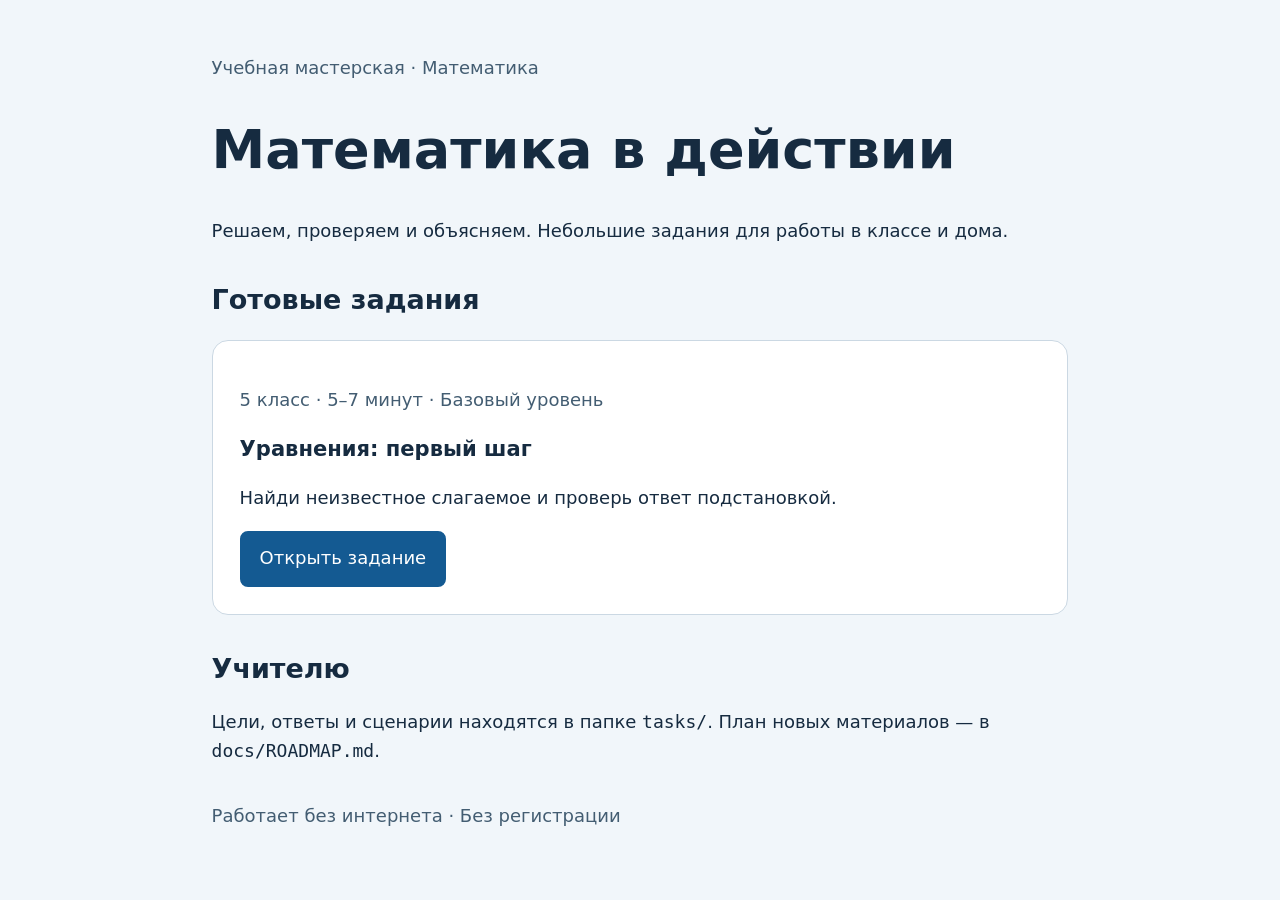
==== index.html @ ee4db0be "Add offline mathematics project starter and lesson roadmap" ====
<!doctype html>
<html lang="ru">
<head>
  <meta charset="utf-8">
  <meta name="viewport" content="width=device-width, initial-scale=1">
  <title>Математика в действии</title>
  <link rel="stylesheet" href="css/styles.css">
</head>
<body>
  <main>
    <header><p class="eyebrow">Учебная мастерская · Математика</p>
      <h1>Математика в действии</h1>
      <p>Решаем, проверяем и объясняем. Небольшие задания для работы в классе и дома.</p>
    </header>
    <section aria-labelledby="catalog-title">
      <h2 id="catalog-title">Готовые задания</h2>
      <article class="card">
        <p class="eyebrow">5 класс · 5–7 минут · Базовый уровень</p>
        <h3>Уравнения: первый шаг</h3>
        <p>Найди неизвестное слагаемое и проверь ответ подстановкой.</p>
        <a class="button" href="html/equations.html">Открыть задание</a>
      </article>
    </section>
    <aside><h2>Учителю</h2><p>Цели, ответы и сценарии находятся в папке <code>tasks/</code>. План новых материалов — в <code>docs/ROADMAP.md</code>.</p></aside>
    <footer>Работает без интернета · Без регистрации</footer>
  </main>
</body>
</html>
---- css/styles.css ----
:root { color-scheme: light; font-family: system-ui, sans-serif; color: #162b40; background: #f1f6fa; line-height: 1.6; font-size: 18px; }
* { box-sizing: border-box; }
body { margin: 0; }
main { max-width: 900px; padding: 2rem 1.2rem; margin: auto; }
h1 { font-size: clamp(2rem, 5vw, 3rem); line-height: 1.15; }
h2, h3 { line-height: 1.3; }
header, section, aside { margin-bottom: 2rem; }
.eyebrow, footer { color: #435d72; }
.card { padding: 1.5rem; background: white; border: 1px solid #cbd8e3; border-radius: 16px; }
a { color: #145a92; }
button, .button { display: inline-block; border: 2px solid #145a92; border-radius: 8px; background: #145a92; color: white; padding: .65rem 1rem; font: inherit; text-decoration: none; cursor: pointer; }
.secondary { background: white; color: #145a92; }
:focus-visible { outline: 3px solid #9b4600; outline-offset: 4px; }
label { display: block; font-weight: 700; }
input { width: 100%; max-width: 320px; padding: .6rem; font: inherit; border: 2px solid #60778b; border-radius: 8px; }
.actions { display: flex; flex-wrap: wrap; gap: .75rem; }
.equation { font-size: clamp(2rem, 7vw, 3rem); font-weight: 700; }
#feedback { min-height: 3.2em; font-weight: 600; }
summary { cursor: pointer; padding: .5rem 0; }
code { overflow-wrap: anywhere; }
@media print {
  :root { background: white; color: black; font-size: 14pt; }
  main { max-width: none; padding: 0; }
  nav, button, .button, details, #feedback, #answer-help { display: none; }
  .card { border: 1px solid black; break-inside: avoid; }
  input { border: 0; border-bottom: 1px solid black; }
}
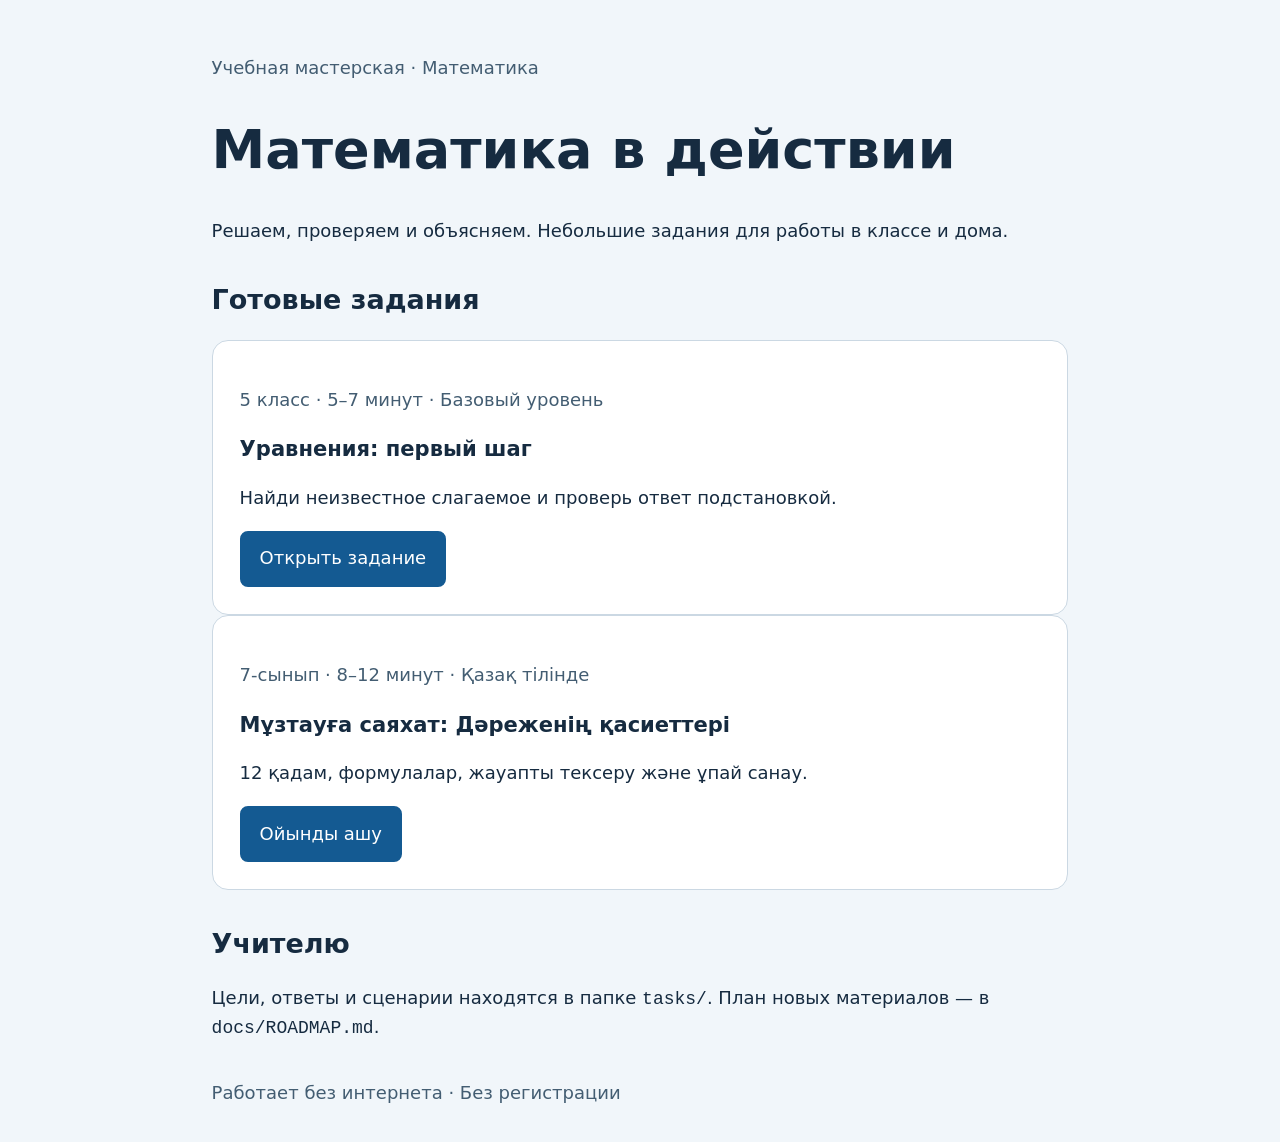
==== commit f6ccd7f9: "Add offline Kazakh grade 7 powers game with Muztau illustration" ====
--- a/index.html
+++ b/index.html
@@ -20,6 +20,12 @@
         <p>Найди неизвестное слагаемое и проверь ответ подстановкой.</p>
         <a class="button" href="html/equations.html">Открыть задание</a>
       </article>
+      <article class="card" lang="kk">
+        <p class="eyebrow">7-сынып · 8–12 минут · Қазақ тілінде</p>
+        <h3>Мұзтауға саяхат: Дәреженің қасиеттері</h3>
+        <p>12 қадам, формулалар, жауапты тексеру және ұпай санау.</p>
+        <a class="button" href="html/powers.html">Ойынды ашу</a>
+      </article>
     </section>
     <aside><h2>Учителю</h2><p>Цели, ответы и сценарии находятся в папке <code>tasks/</code>. План новых материалов — в <code>docs/ROADMAP.md</code>.</p></aside>
     <footer>Работает без интернета · Без регистрации</footer>
